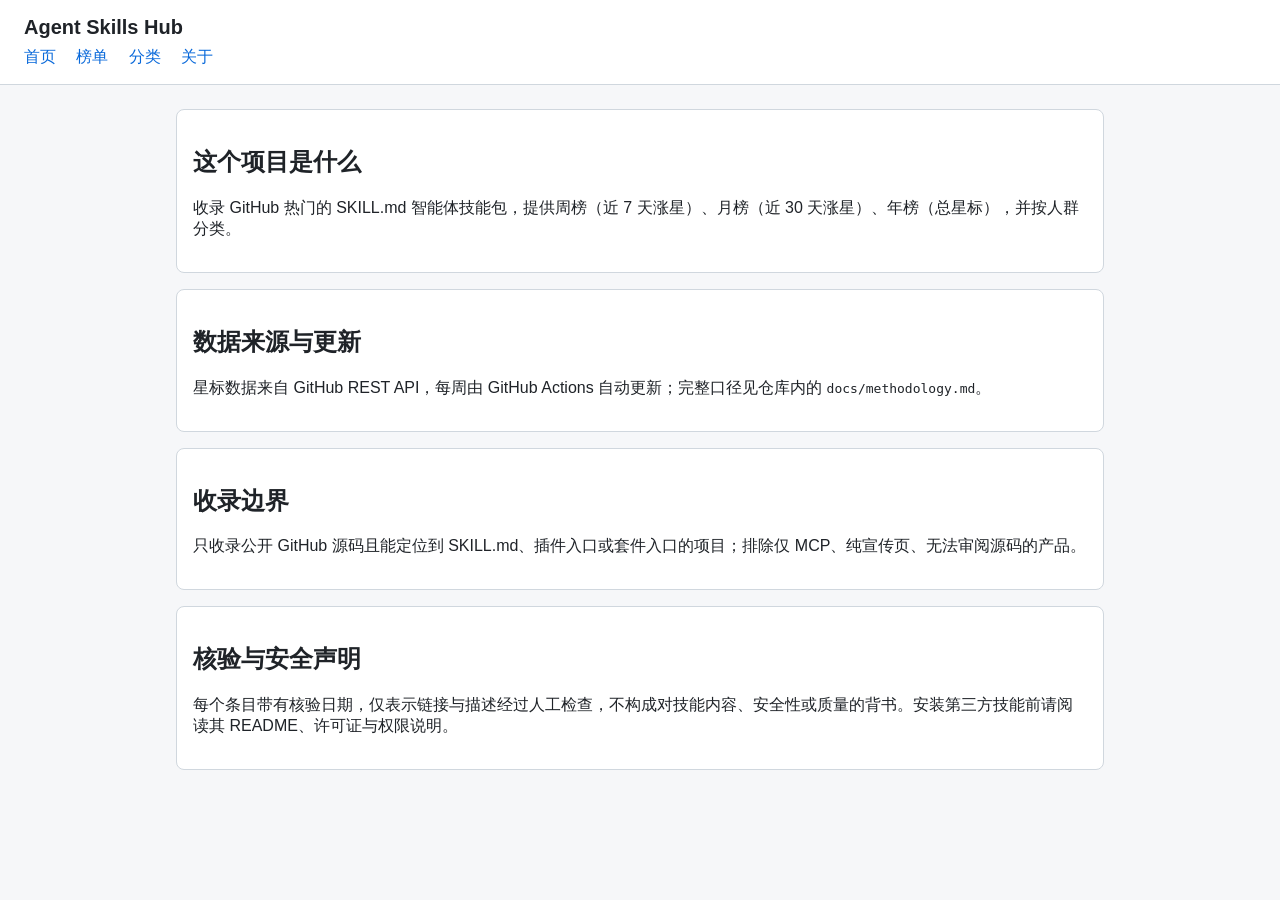
==== site/about.html @ 7fef8587 "feat: 添加静态站页面与前端资源" ====
<!doctype html>
<html lang="zh-CN">
<head>
  <meta charset="utf-8">
  <meta name="viewport" content="width=device-width, initial-scale=1">
  <title>Agent Skills Hub - 关于</title>
  <link rel="stylesheet" href="assets/style.css">
</head>
<body>
  <header>
    <h1>Agent Skills Hub</h1>
    <nav>
      <a href="index.html">首页</a>
      <a href="rankings.html">榜单</a>
      <a href="categories.html">分类</a>
      <a href="about.html">关于</a>
    </nav>
  </header>
  <main>
    <div class="card">
      <h2>这个项目是什么</h2>
      <p>收录 GitHub 热门的 SKILL.md 智能体技能包，提供周榜（近 7 天涨星）、月榜（近 30 天涨星）、年榜（总星标），并按人群分类。</p>
    </div>
    <div class="card">
      <h2>数据来源与更新</h2>
      <p>星标数据来自 GitHub REST API，每周由 GitHub Actions 自动更新；完整口径见仓库内的 <code>docs/methodology.md</code>。</p>
    </div>
    <div class="card">
      <h2>收录边界</h2>
      <p>只收录公开 GitHub 源码且能定位到 SKILL.md、插件入口或套件入口的项目；排除仅 MCP、纯宣传页、无法审阅源码的产品。</p>
    </div>
    <div class="card">
      <h2>核验与安全声明</h2>
      <p>每个条目带有核验日期，仅表示链接与描述经过人工检查，不构成对技能内容、安全性或质量的背书。安装第三方技能前请阅读其 README、许可证与权限说明。</p>
    </div>
  </main>
  <script src="assets/app.js"></script>
</body>
</html>
---- site/assets/style.css ----
:root {
  --bg: #f6f7f9;
  --card: #ffffff;
  --text: #1f2328;
  --muted: #656d76;
  --accent: #0969da;
  --border: #d0d7de;
}
* { box-sizing: border-box; }
body {
  margin: 0;
  font-family: -apple-system, "Segoe UI", "Microsoft YaHei", sans-serif;
  background: var(--bg);
  color: var(--text);
}
header {
  background: var(--card);
  border-bottom: 1px solid var(--border);
  padding: 16px 24px;
}
header h1 { margin: 0; font-size: 20px; }
nav { margin-top: 8px; }
nav a { color: var(--accent); text-decoration: none; margin-right: 16px; }
nav a:hover { text-decoration: underline; }
main { max-width: 960px; margin: 24px auto; padding: 0 16px; }
.card {
  background: var(--card);
  border: 1px solid var(--border);
  border-radius: 8px;
  padding: 16px;
  margin-bottom: 16px;
}
.muted { color: var(--muted); }
table { width: 100%; border-collapse: collapse; }
th, td { text-align: left; padding: 8px; border-bottom: 1px solid var(--border); }
th { color: var(--muted); font-weight: 600; }
a { color: var(--accent); }
.tab-button {
  padding: 8px 16px;
  border: 1px solid var(--border);
  background: var(--card);
  cursor: pointer;
  border-radius: 6px 6px 0 0;
}
.tab-button.active { background: var(--accent); color: #fff; border-color: var(--accent); }
.category-card { cursor: pointer; }
.category-card h3 { margin: 0 0 4px; }
.category-card .count { color: var(--muted); font-size: 13px; }
#skill-list .skill-item { padding: 10px 0; border-bottom: 1px solid var(--border); }
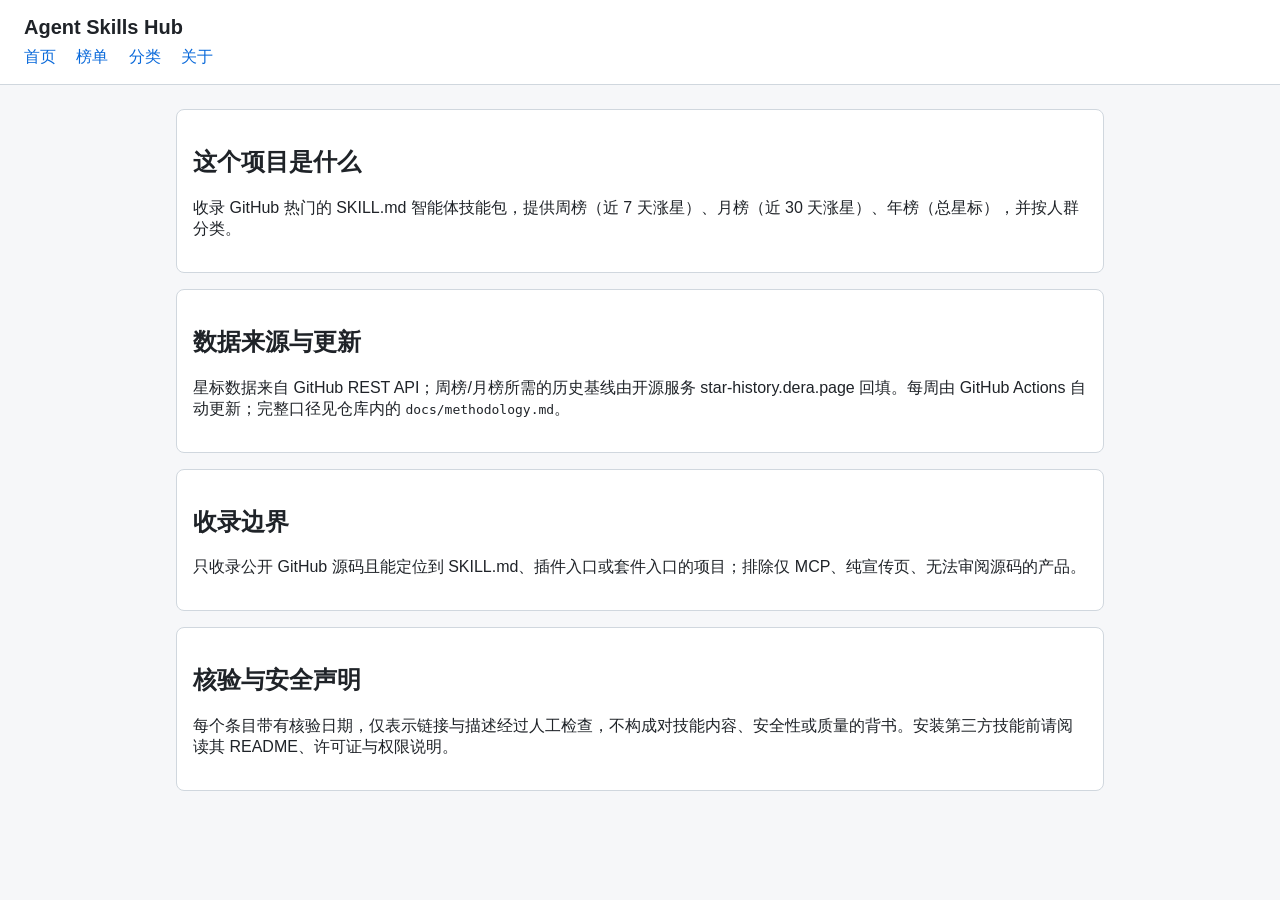
==== commit 5d77dde1: "feat: 用 star-history.dera 回填 7/30 天基线，周月榜立即可用" ====
--- a/site/about.html
+++ b/site/about.html
@@ -23,7 +23,7 @@
     </div>
     <div class="card">
       <h2>数据来源与更新</h2>
-      <p>星标数据来自 GitHub REST API，每周由 GitHub Actions 自动更新；完整口径见仓库内的 <code>docs/methodology.md</code>。</p>
+      <p>星标数据来自 GitHub REST API；周榜/月榜所需的历史基线由开源服务 star-history.dera.page 回填。每周由 GitHub Actions 自动更新；完整口径见仓库内的 <code>docs/methodology.md</code>。</p>
     </div>
     <div class="card">
       <h2>收录边界</h2>
